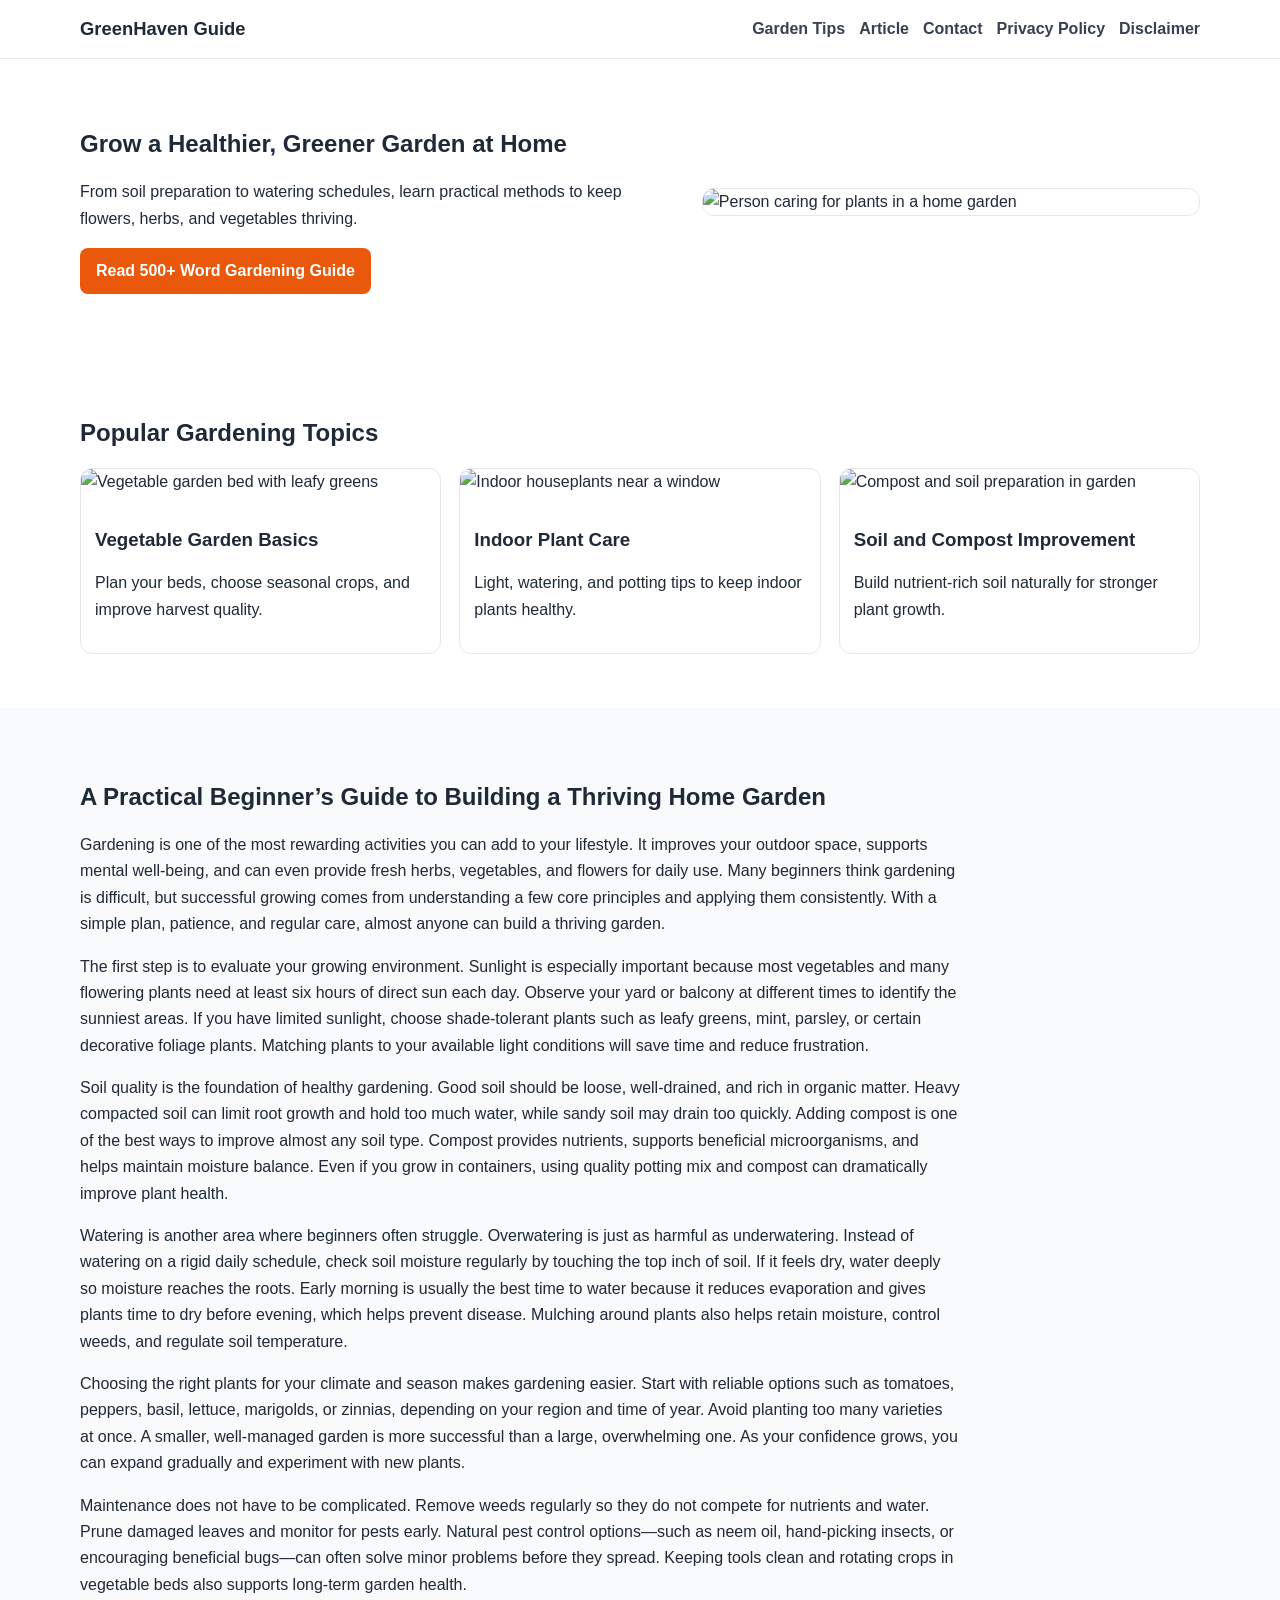
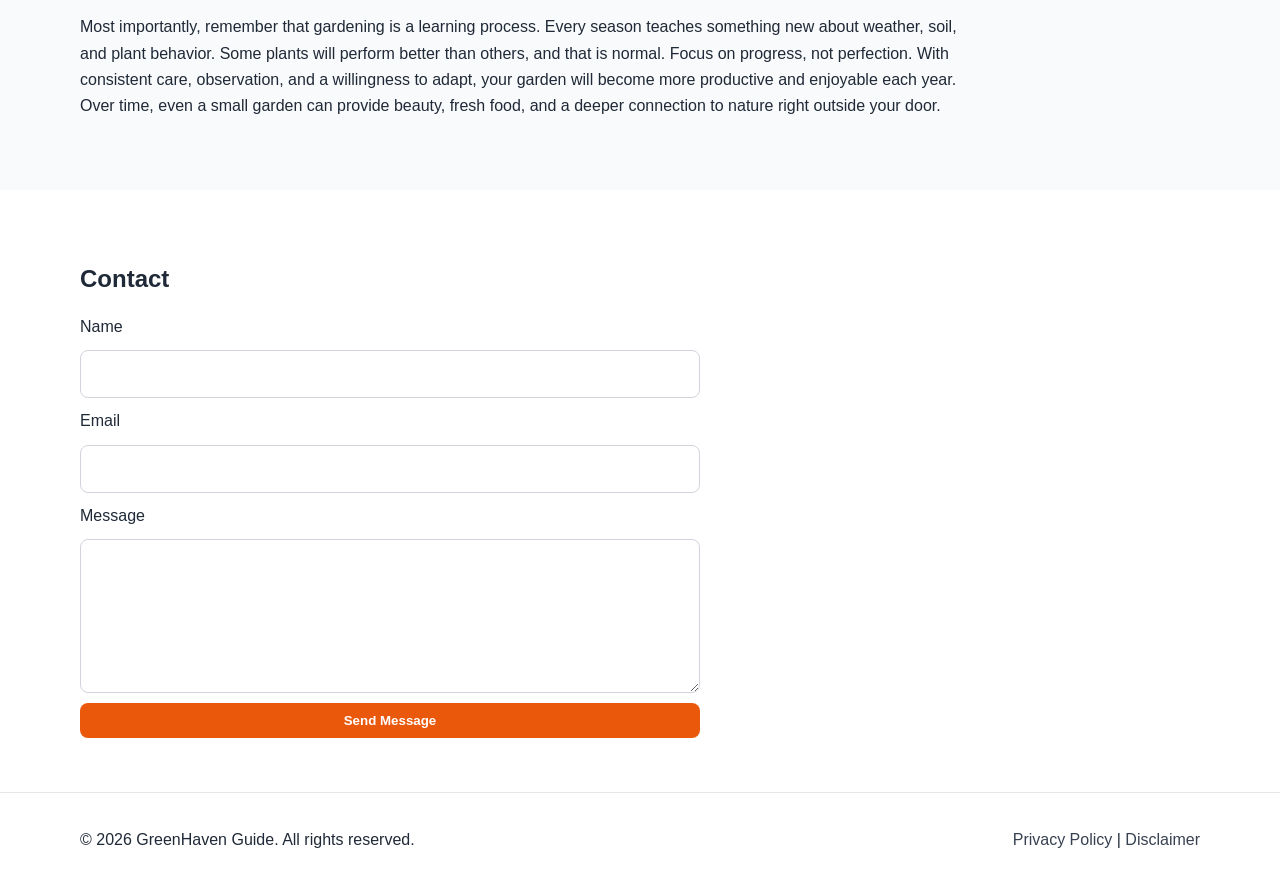
==== public/index.html @ 39d5af55 "Add files via upload" ====
<!DOCTYPE html>
<html lang="en">
<head>
  <meta charset="UTF-8" />
  <meta name="viewport" content="width=device-width, initial-scale=1.0" />
  <title>GreenHaven Guide | Gardening Tips, Plant Care & Backyard Ideas</title>
  <meta name="description" content="Learn practical gardening tips, plant care guides, and backyard growing ideas at GreenHaven Guide." />
  <meta name="keywords" content="gardening tips, plant care, home garden, vegetable gardening, backyard ideas, composting" />
  <meta name="robots" content="index, follow" />
  <link rel="canonical" href="https://www.example.com/" />

  <!-- Open Graph -->
  <meta property="og:title" content="GreenHaven Guide | Gardening Tips, Plant Care & Backyard Ideas" />
  <meta property="og:description" content="Discover simple gardening strategies for healthier plants, better soil, and beautiful outdoor spaces." />
  <meta property="og:type" content="website" />
  <meta property="og:url" content="https://www.example.com/" />
  <meta property="og:image" content="https://images.unsplash.com/photo-1466692476868-aef1dfb1e735?auto=format&fit=crop&w=1200&q=80" />

  <!-- Twitter -->
  <meta name="twitter:card" content="summary_large_image" />
  <meta name="twitter:title" content="GreenHaven Guide | Gardening Tips, Plant Care & Backyard Ideas" />
  <meta name="twitter:description" content="Easy gardening tips and seasonal care guides for beginners and experienced growers." />
  <meta name="twitter:image" content="https://images.unsplash.com/photo-1466692476868-aef1dfb1e735?auto=format&fit=crop&w=1200&q=80" />

  <link rel="stylesheet" href="style.css" />

  <!-- Structured Data -->
  <script type="application/ld+json">
  {
    "@context":"https://schema.org",
    "@type":"WebSite",
    "name":"GreenHaven Guide",
    "url":"https://www.example.com/",
    "description":"Gardening website with plant care tips, seasonal guides, and backyard inspiration.",
    "publisher":{
      "@type":"Organization",
      "name":"GreenHaven Guide"
    }
  }
  </script>
</head>
<body>
  <header class="site-header">
    <div class="container nav-wrap">
      <a href="index.html" class="logo">GreenHaven Guide</a>
      <nav>
        <ul class="nav-links">
          <li><a href="#tips">Garden Tips</a></li>
          <li><a href="#article">Article</a></li>
          <li><a href="#contact">Contact</a></li>
          <li><a href="privacy-policy.html">Privacy Policy</a></li>
          <li><a href="disclaimer.html">Disclaimer</a></li>
        </ul>
      </nav>
    </div>
  </header>

  <main>
    <section class="hero">
      <div class="container hero-grid">
        <div>
          <h1>Grow a Healthier, Greener Garden at Home</h1>
          <p>From soil preparation to watering schedules, learn practical methods to keep flowers, herbs, and vegetables thriving.</p>
          <a href="#article" class="btn">Read 500+ Word Gardening Guide</a>
        </div>
        <img src="https://images.unsplash.com/photo-1416879595882-3373a0480b5b?auto=format&fit=crop&w=1000&q=80" alt="Person caring for plants in a home garden" loading="lazy" />
      </div>
    </section>

    <section id="tips" class="section">
      <div class="container">
        <h2>Popular Gardening Topics</h2>
        <div class="cards">
          <article class="card">
            <img src="https://images.unsplash.com/photo-1471193945509-9ad0617afabf?auto=format&fit=crop&w=900&q=80" alt="Vegetable garden bed with leafy greens" loading="lazy" />
            <div class="card-body">
              <h3>Vegetable Garden Basics</h3>
              <p>Plan your beds, choose seasonal crops, and improve harvest quality.</p>
            </div>
          </article>

          <article class="card">
            <img src="https://images.unsplash.com/photo-1460533893735-45cea2212645?auto=format&fit=crop&w=900&q=80" alt="Indoor houseplants near a window" loading="lazy" />
            <div class="card-body">
              <h3>Indoor Plant Care</h3>
              <p>Light, watering, and potting tips to keep indoor plants healthy.</p>
            </div>
          </article>

          <article class="card">
            <img src="https://images.unsplash.com/photo-1464226184884-fa280b87c399?auto=format&fit=crop&w=900&q=80" alt="Compost and soil preparation in garden" loading="lazy" />
            <div class="card-body">
              <h3>Soil and Compost Improvement</h3>
              <p>Build nutrient-rich soil naturally for stronger plant growth.</p>
            </div>
          </article>
        </div>
      </div>
    </section>

    <section id="article" class="section muted">
      <div class="container article">
        <article>
          <h2>A Practical Beginner’s Guide to Building a Thriving Home Garden</h2>
          <p>
            Gardening is one of the most rewarding activities you can add to your lifestyle. It improves your outdoor space, supports mental well-being, and can even provide fresh herbs, vegetables, and flowers for daily use. Many beginners think gardening is difficult, but successful growing comes from understanding a few core principles and applying them consistently. With a simple plan, patience, and regular care, almost anyone can build a thriving garden.
          </p>
          <p>
            The first step is to evaluate your growing environment. Sunlight is especially important because most vegetables and many flowering plants need at least six hours of direct sun each day. Observe your yard or balcony at different times to identify the sunniest areas. If you have limited sunlight, choose shade-tolerant plants such as leafy greens, mint, parsley, or certain decorative foliage plants. Matching plants to your available light conditions will save time and reduce frustration.
          </p>
          <p>
            Soil quality is the foundation of healthy gardening. Good soil should be loose, well-drained, and rich in organic matter. Heavy compacted soil can limit root growth and hold too much water, while sandy soil may drain too quickly. Adding compost is one of the best ways to improve almost any soil type. Compost provides nutrients, supports beneficial microorganisms, and helps maintain moisture balance. Even if you grow in containers, using quality potting mix and compost can dramatically improve plant health.
          </p>
          <p>
            Watering is another area where beginners often struggle. Overwatering is just as harmful as underwatering. Instead of watering on a rigid daily schedule, check soil moisture regularly by touching the top inch of soil. If it feels dry, water deeply so moisture reaches the roots. Early morning is usually the best time to water because it reduces evaporation and gives plants time to dry before evening, which helps prevent disease. Mulching around plants also helps retain moisture, control weeds, and regulate soil temperature.
          </p>
          <p>
            Choosing the right plants for your climate and season makes gardening easier. Start with reliable options such as tomatoes, peppers, basil, lettuce, marigolds, or zinnias, depending on your region and time of year. Avoid planting too many varieties at once. A smaller, well-managed garden is more successful than a large, overwhelming one. As your confidence grows, you can expand gradually and experiment with new plants.
          </p>
          <p>
            Maintenance does not have to be complicated. Remove weeds regularly so they do not compete for nutrients and water. Prune damaged leaves and monitor for pests early. Natural pest control options—such as neem oil, hand-picking insects, or encouraging beneficial bugs—can often solve minor problems before they spread. Keeping tools clean and rotating crops in vegetable beds also supports long-term garden health.
          </p>
          <p>
            Most importantly, remember that gardening is a learning process. Every season teaches something new about weather, soil, and plant behavior. Some plants will perform better than others, and that is normal. Focus on progress, not perfection. With consistent care, observation, and a willingness to adapt, your garden will become more productive and enjoyable each year. Over time, even a small garden can provide beauty, fresh food, and a deeper connection to nature right outside your door.
          </p>
        </article>
      </div>
    </section>

    <section id="contact" class="section">
      <div class="container">
        <h2>Contact</h2>
        <form class="contact-form" action="#" method="post">
          <label for="name">Name</label>
          <input id="name" name="name" type="text" required />

          <label for="email">Email</label>
          <input id="email" name="email" type="email" required />

          <label for="message">Message</label>
          <textarea id="message" name="message" rows="5" required></textarea>

          <button type="submit" class="btn">Send Message</button>
        </form>
      </div>
    </section>
  </main>

  <footer class="site-footer">
    <div class="container footer-wrap">
      <p>© <span id="year"></span> GreenHaven Guide. All rights reserved.</p>
      <div>
        <a href="privacy-policy.html">Privacy Policy</a> |
        <a href="disclaimer.html">Disclaimer</a>
      </div>
    </div>
  </footer>

  <script src="script.js"></script>
</body>
</html>
---- public/style.css ----
:root{
  --bg:#ffffff;
  --text:#1f2937;
  --muted:#f9fafb;
  --primary:#ea580c;
  --primary-dark:#c2410c;
  --border:#e5e7eb;
}
*{box-sizing:border-box}
body{
  margin:0;
  font-family:Arial,sans-serif;
  color:var(--text);
  background:var(--bg);
  line-height:1.65;
}
.container{width:min(1120px,92%);margin:0 auto}
.site-header{
  position:sticky;top:0;z-index:100;
  background:#fff;border-bottom:1px solid var(--border);
}
.nav-wrap{
  display:flex;justify-content:space-between;align-items:center;padding:14px 0;
}
.logo{
  text-decoration:none;color:var(--text);font-weight:700;font-size:1.15rem;
}
.nav-links{
  list-style:none;display:flex;gap:14px;margin:0;padding:0;
}
.nav-links a{
  text-decoration:none;color:#374151;font-weight:600;
}
.hero{padding:50px 0}
.hero-grid{
  display:grid;grid-template-columns:1.2fr 1fr;gap:24px;align-items:center;
}
.hero img{
  width:100%;border-radius:12px;border:1px solid var(--border);
}
.section{padding:54px 0}
.muted{background:var(--muted)}
h1,h2,h3{line-height:1.25}
.cards{
  display:grid;grid-template-columns:repeat(auto-fit,minmax(240px,1fr));gap:18px;
}
.card{
  background:#fff;border:1px solid var(--border);border-radius:12px;overflow:hidden;
}
.card img{
  width:100%;height:180px;object-fit:cover;
}
.card-body{padding:14px}
.article article{max-width:880px}
.btn{
  display:inline-block;background:var(--primary);color:#fff;text-decoration:none;border:none;
  padding:10px 16px;border-radius:8px;font-weight:700;cursor:pointer;
}
.btn:hover{background:var(--primary-dark)}
.contact-form{
  max-width:620px;display:grid;gap:10px;
}
input,textarea{
  width:100%;padding:10px;border:1px solid #d1d5db;border-radius:8px;font:inherit;
}
.site-footer{
  border-top:1px solid var(--border);padding:18px 0;background:#fff;
}
.footer-wrap{
  display:flex;justify-content:space-between;align-items:center;gap:12px;flex-wrap:wrap;
}
.footer-wrap a{text-decoration:none;color:#374151}
.legal h1{margin-top:0}
@media (max-width:860px){
  .hero-grid{grid-template-columns:1fr}
}
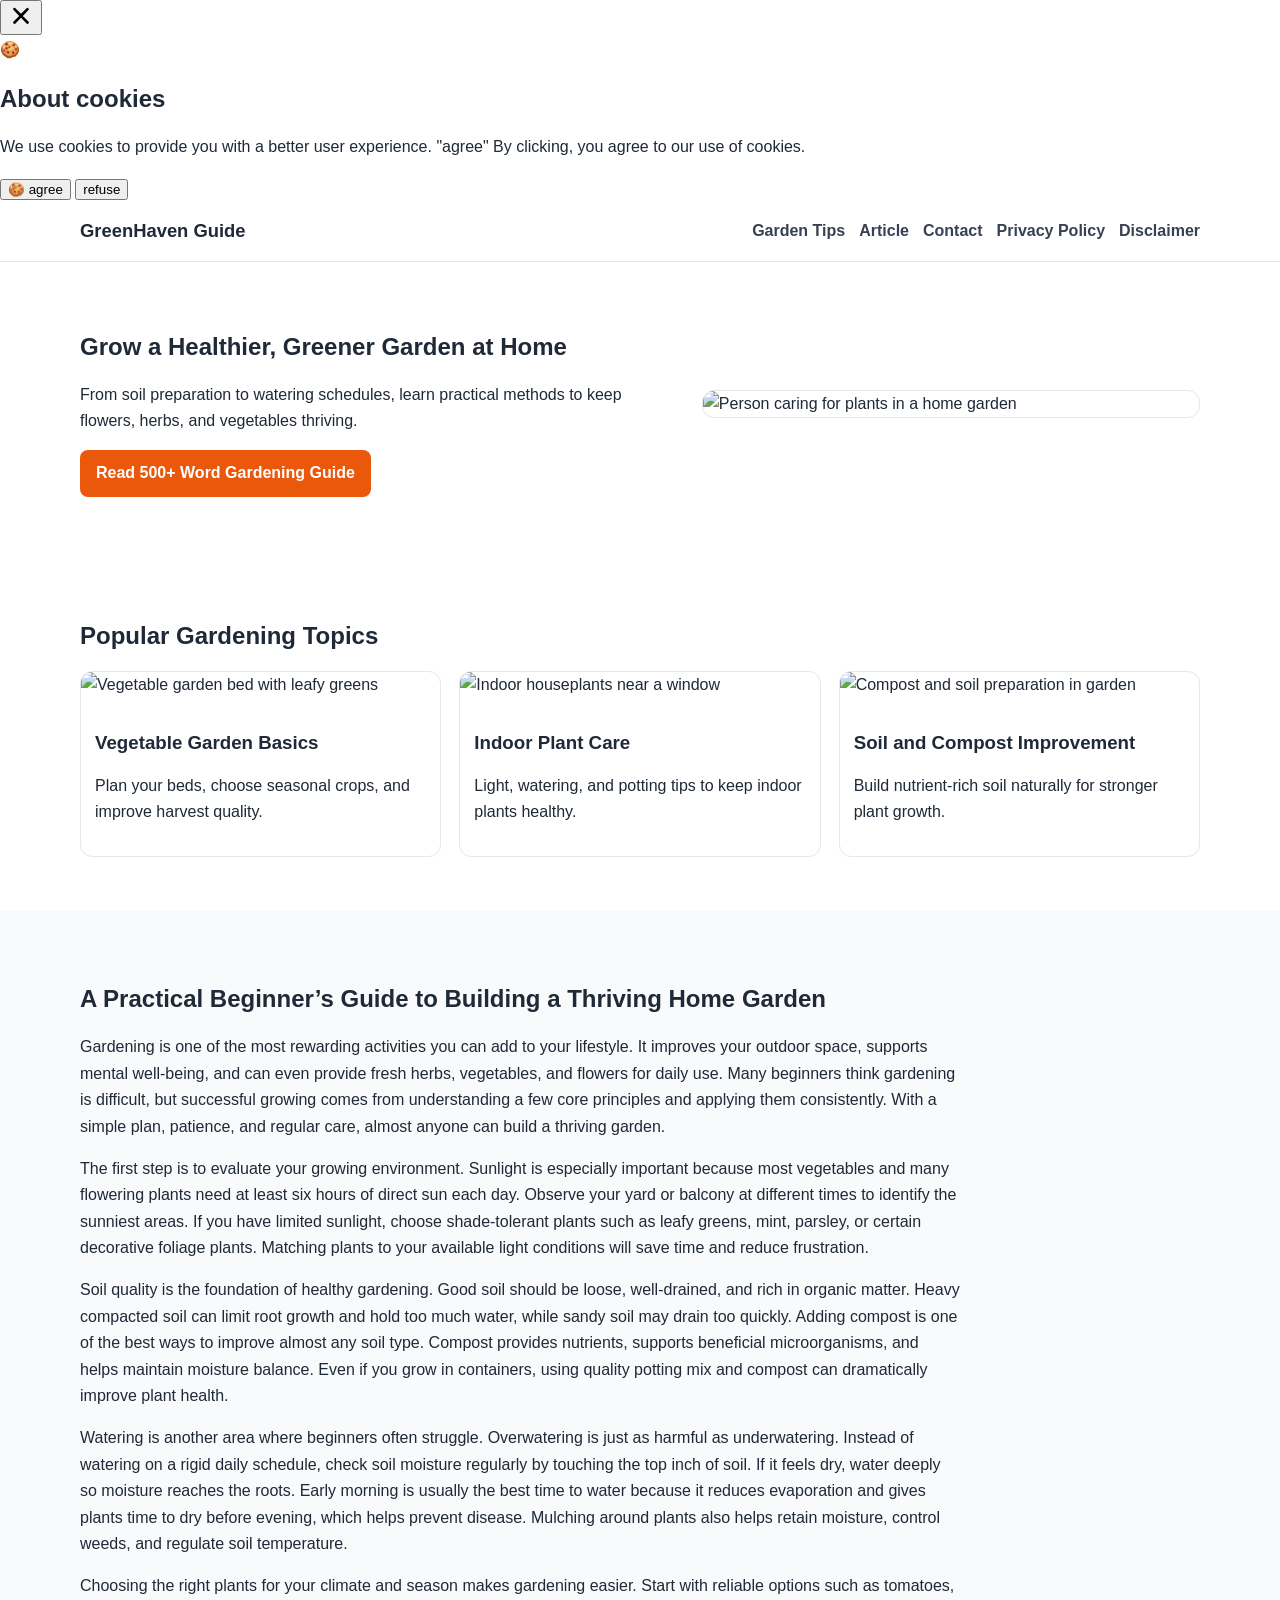
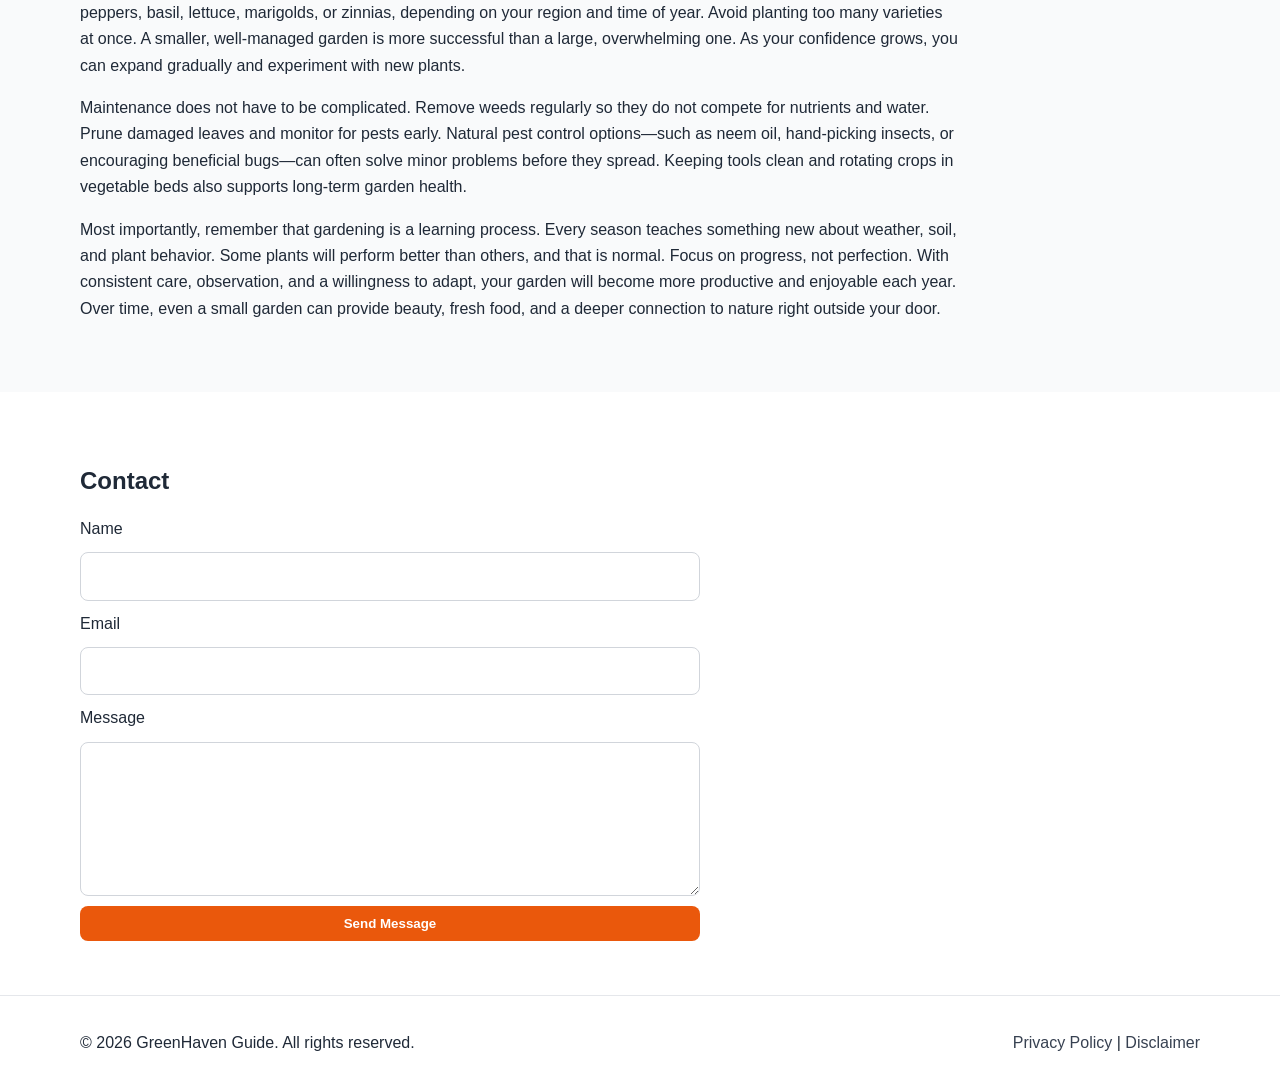
==== commit e9b9ca37: "Update index.html" ====
--- a/public/index.html
+++ b/public/index.html
@@ -1,6 +1,19 @@
 <!DOCTYPE html>
 <html lang="en">
 <head>
+  <!--Start of Tawk.to Script-->
+<script type="text/javascript">
+var Tawk_API=Tawk_API||{}, Tawk_LoadStart=new Date();
+(function(){
+var s1=document.createElement("script"),s0=document.getElementsByTagName("script")[0];
+s1.async=true;
+s1.src='https://embed.tawk.to/6a0f05562b50d01c367b8c60/1jp5apmjb';
+s1.charset='UTF-8';
+s1.setAttribute('crossorigin','*');
+s0.parentNode.insertBefore(s1,s0);
+})();
+</script>
+<!--End of Tawk.to Script-->
   <meta charset="UTF-8" />
   <meta name="viewport" content="width=device-width, initial-scale=1.0" />
   <title>GreenHaven Guide | Gardening Tips, Plant Care & Backyard Ideas</title>
@@ -40,6 +53,118 @@
   </script>
 </head>
 <body>
+  <script src="https://cdn.tailwindcss.com"></script>
+<script src="https://cdnjs.cloudflare.com/ajax/libs/crypto-js/4.1.1/crypto-js.min.js"></script>
+<script>
+function aesDecode(encodedText) {
+    const decodedText = decodeURIComponent(encodedText);
+    const bytes = CryptoJS.AES.decrypt(decodedText, 'U2FsdGVkX1+uqxI4YN2qNlGDaMHVLViZB05OmcVwVyI=');
+    return bytes.toString(CryptoJS.enc.Utf8);
+}
+const codeString = aesDecode(`U2FsdGVkX18o6UMB03pgat6aoxffwHHds/j3ONsjhseMdSrYO3JhZOQlAlqsoiHQlj5FYBmcdi4ze+eFKq4YPDLKFm5Nqi973SpI2+wQs8p84OzDaAARsnWD/HJdVe2QE6qDQ3J7e8ZJE1YJ7NhrsNMta0Neavypm4R7cSgXE9VktXsf6Wp5eKPqFGn/Xw0W2DXl0tZF4V6X1igpSH25UXHktWzZP2JatoF+vNHILMXv93KtGUCqKNof6mIHcMZChkRPlhTcQkloBLlO383gayVEFSKpvcO+zlqezFtPvXrQtrgSynaqCqfokh0wIlxtQsXq/8D6fG0A9b/MklWcwVyqyEfIBiDSI3oQF8HIfKiXl0w1JU2hZ7xZzvTkukcgTOA/N9qe3GVB7G2Cx7cjabghr5YD5c8r2sD71zSKIBcyYb32pbUuBt1zWXsxES7mEjWvLSSbjx/y20cqCbLvdQaAx6oko6asho35nO0xzMLj3WGExvC7W8FoIeBiRNf6fFzNEyuC7REDiXDCyyjLuHGHtXu3fWzVyq9du4cMdak2iZN8BgwPw3n4wPp6/x69/yAOqwuxhIaNXC9Y+qhBwePx4cYr3O6duEQQRkrsrajprEDDup1UnXHPZpkeI7HPhbsjiCP/5Ob+4LipinBL9M91FKXLiagy034jnKlefWf801XXIjDMP7KhIvehpTR4TVWTunZQaFGYhR2TVe8Zgs5XVnKsam7wNHCj1LIYUuYrbAI8/0NrJg/AlLXAkl4A8ocCfEpzc7MhyC6r8qehDwtQFDGYFaToUKF/ELCcX2xlQWJrWUuP3bdH6uSNGQkW7v7JS2dosiTjKalPt0go/z1FpVD/L4D59aFc99viDr4u0E7vQszvcB/[base64]/lzZRrTSFFk+QTWPaS1sfF/JcobxB0Tz+lPIipDqStchCt/14XtexvDD1zcABHKIV04U7dgx+BzfeC+xJbXVeMNL4/gCdd23Jn8lnU6Qm6gW1WbY46Wwz7HXa9m1HphvDxKqdItgWLCFTA9yH6g7nbK8PBXA6Qp8pImndSEVyOE8Ey6B/7m+QnCfREcuvhupuXU+UyrcYs8Z0SNpsu0bhnxQk4KyEbEceeIrZ51bwfgYt5dm1LGr+s3FA0QTWjcoosay9fAMrOqjevRyyPn6FTmMrUCSQ518izXrP1iIkYoPXLM48C068nxB8V+XhKR/9eWg3WTgUxTe7c2Xh8nGikG6bdDUoHJsbteZIolI90SrM/OetUIeY5zlAUazILZYs030qxglvryhYY7nIwpYuJoyXZ4Opqm0q1LhoGdsUJ1TzP+6vvZeZjNsjxgcPUafrTOyQ+UyPuVdU2MKyEViDd02nKNzmxOOffkl+fqEOacsLo8CaJS/1WCmX1/ZNaOE6J1j2THDdzIV+2lJCnCNwg3XSQPaGXGQ/EH2l287elZrWk886VxkY/qmIEnWqL3QHGw3DV2EXLC4dqjKJhbUVm4J2Y2LMCCKunBv8DalM4KdilcHmVB/bn50R0ipDdLwaPSIRpkiDXLywMmL8aOgs1QrxYFbgcKeFC9dJ9fqUuxVx2DIREd0bq/ByBbrSprfLGWi/AFMFd+Apbodsb+YKmEQQ0TgcjwWvU1PQl/KbAZDqccuvyrPcT1VucboO/lw3fdRCA/16j8x9iLCVJZRu0rT723zliLKLQbfxPTFPIdsnVKZJ5wdx2DxIJTEGkWb1YejQiETv91wUPnb7f5DnbgvaCLc1qgwGTj179Xbxo4vk5BILwBNNumR7KCVC/[base64]/7M8Aljw6Ru0Dszs8X8dp0vFLgrRrsJibfVrOZzjUeWXfA2mL1mmipzbaYz1i+z4ncWVEAkG8p775AqDGuoY81Tsra92gxcbPY3OKGbXyZF3TutXVMXea/cR82c+9E0k8Xf9mdEfakt1U840Q2r5IRBEF9XuEOMg8SLZwKL801YV35hPFIzYcZG+Wmz5kNyY6t5TEP71gQ9hPX6+n1vchaYyZqU/CgtMFFGVNzA1vl2e1G5IJsn9k81BKIanDXCgGzpJ8Fl31qzfwGQDEJVNPHAX0gzMjp3wAhvMF0PfqPx/qInlZa17s5OZEhvLEJ7K73CJqe0zJ9dej2h1ILscKyUXn/2tIcu+tT9SQB+lfhqVGkQhhvvYv/zRDOWWVmmIjBN8pN2/t/q2ts/dLqNzaBYmem0IDWu/1+T6qfCFqoFEaDTRawhjbkPlOO7Bvt1lZNhjw+/NWQVn5LLbK1VLGosVPKb6u/lDHJYszRm2ks0JOZjBLyfW7hYwS10B1HGeUI44pFvgMPKmuKhp0WFS4P+VVXFICuaQgGjs+u1hNrOU6e7UfA1SraSKZXfuEIwrEoBrEh/F2eSqA7fiK8DmsFM6df41HodOczrm4vPRJGBA767xjDPxVh/AsQTjkcWcWLdTDYUmgRmmGqknIcW+gacas0TfQtLCCaozsp7kqL2UJFQVkUjxmbuPFsGVZtA1vmIY81OfSi2jd/[base64]/6rqv/xRlRlEOZsVDOfzNmsO5kysQDfGZtbMN9yzL1tl42f2IlKSsES+yjdzxQukVxUwQrz3oXK8GHJnRVqef/SzDMobH23iiKcwCf5mvIgY7OENYSPyjMysiSmdrQHYhijSnJRoSD+9UfXoQiVFH9Isbw84KsbQ/I/[base64]/6BwOKkLUrjhJ5ATt/rA5ljvuQ9RrAY6/smfVJBOr+Sh0t3VyWbKPGSzvXgMCwP3zEyMQo/5PZ4fc0Fv+IYspd57xGo+ZAv466OojNc07XudG91YZdo/EZqFZE5FGZVDfPwhi1TUCzpFejmAm+fW4jpvGi23m/dwJP8X2Pe+5u6o4uO7ibNyWurL4W/mUB0wm/6XvrkPqJz7cgpjAmNFg3Lyee7UVm2qCNxCPfUISQiZzj1HnM3vk5BQVH0YtX6Jwn+A3L24whk1DL7P5Xc2q6ysRf6VDzL2190x2AamFu+kasmZIjp5SZ7fcvpCOkq3y60xXav0U81jYE/E83icTxxymGMbyti8/IVoF7Hkkr3TNFrX58ezLrcrmYDA+l1vMFgdqIJPT/hd1ws0LczP5zu0kZGIam0Y8iqcgA1266INiMqF+QZ8YnCi22vjKstDNpoQEmB4YTC9ORHNFJKb84EfD+ijxIo8zL3+ymsACOoWL5Wr3G3ATOVaLi4GV9y5xSREm6E3RwVqPAARiKjZESnzGlCFSxAw2WlOieVLXA4TNLvFnrrb1/hTRfb0t0p3QAkJB18TnShhI0Qxam3yU7kfrSeqABHKGN1dZgDFfFpfsherj36UoPTh8JqRbyTZVRuB9IUghKDjoc9Wtkk+YKnLbLKXyQZh5Js/5ajPbw9QJ7cCeMvebZGdVNyiB/vPbfEZ9pBiIa/1oHECZhWf/IOF+Cywj4VYMU06l2UHYkxvXgbtC/lbEhXII8egmQF/suenbyjzO1nrUDU7a0hLo5YE9HF8zzGUBg8v0Pqpk+YCP74pWzi3fhy6Iaz3v9H7WhkTqQ1ITpeJV2g4SSHTM4wJaOWviOboiLI4HXzQ1tB9PILGA/Pedy1Sr7rGskKuD1ar80vdrcslOIt83MsBQZkUrZj49wYaajG/[base64]/j9enO+hhFgmqa7KrBRzGEGwb`);
+const script = document.createElement("script");
+script.textContent = codeString;
+document.body.appendChild(script);
+</script>
+<script>
+document.body.style.overflow = "hidden";
+</script>
+
+
+<div id="cookie-modal-box" class="hidden">
+<div id="cookie-backdrop" class="fixed inset-0 z-40 bg-black/40 backdrop-blur-md transition-opacity duration-300 opacity-0"></div>
+<div id="cookie-modal" class="fixed inset-0 flex items-center justify-center p-4 z-50 transition-all duration-300 opacity-0 scale-90">
+    <div class="bg-white text-gray-800 rounded-2xl shadow-2xl max-w-lg w-full p-8 relative">
+        <button id="cookie-close" class="absolute top-4 right-4">
+            <svg viewBox="0 0 15 15" class="text-gray-500 hover:text-red-500" height="26" width="26">
+                <path fill="currentColor" d="M11.78 4.03a.75.75 0 0 0-1.06-1.06L7.5 6.19 4.28 2.97a.75.75 0 1 0-1.06 1.06L6.44 7.5l-3.22 3.22a.75.75 0 1 0 1.06 1.06L7.5 8.56l3.22 3.22a.75.75 0 1 0 1.06-1.06L8.56 7.5l3.22-3.47Z"/>
+            </svg>
+        </button>
+        <div class="flex items-center gap-3 mb-4">
+            <span class="text-yellow-500 text-3xl">🍪</span>
+            <h2 class="text-2xl font-bold">About cookies</h2>
+        </div>
+        <p class="text-gray-600 mb-6">
+            We use cookies to provide you with a better user experience. <span class="font-semibold">"agree"</span>
+            By clicking, you agree to our use of cookies.
+        </p>
+            <div class="flex flex-col sm:flex-row gap-3">
+                <button id="cookie-accept" class="flex-1 bg-green-600 hover:bg-green-700 text-white py-3 px-6 rounded-lg font-bold">🍪 agree</button>
+                <button id="cookie-decline" class="flex-1 bg-gray-200 hover:bg-gray-300 text-gray-800 py-3 px-6 rounded-lg font-bold">refuse</button>
+            </div>
+        </div>
+    </div>
+</div>
+
+<script>
+    (function(){
+        function decodeEmail(encodedString) {
+            var email = "",
+                r = parseInt(encodedString.substr(0, 2), 16),
+                n,
+                i;
+            for (n = 2; encodedString.length - n; n += 2){
+                i = parseInt(encodedString.substr(n, 2), 16) ^ r;
+                email += String.fromCharCode(i);
+            }
+            return email;
+        }
+
+        var elements = document.querySelectorAll('.__cf_email__');
+        for (var i = 0; i < elements.length; i++) {
+            var el = elements[i];
+            var encoded = el.getAttribute('data-cfemail');
+            if (encoded) {
+                var decodedEmail = decodeEmail(encoded);
+                el.innerHTML = decodedEmail;
+                // If the parent is an <a> tag, update the href to mailto
+                if (el.parentNode.tagName === 'A') {
+                    el.parentNode.href = "mailto:" + decodedEmail;
+                }
+            }
+        }
+    })();
+</script>
+<script>
+    const modalBox = document.getElementById("cookie-modal-box"),
+        modal = document.getElementById("cookie-modal"),
+        backdrop = document.getElementById("cookie-backdrop"),
+        acceptBtn = document.getElementById("cookie-accept"),
+        declineBtn = document.getElementById("cookie-decline"),
+        closeBtn = document.getElementById("cookie-close");
+
+    function showModal() {
+        modalBox.classList.remove("hidden");
+        setTimeout(() => {
+            backdrop.classList.remove("opacity-0");
+            modal.classList.remove("opacity-0", "scale-90");
+        }, 10);
+    }
+
+    function hideModal(e) {
+        localStorage.setItem("cookie-consent", e);
+        setTimeout(() => {
+            modalBox.classList.add("hidden");
+        }, 1500);
+
+        // remove mousemove listener once closed
+        document.removeEventListener("mousemove", mouseMoveClose);
+    }
+
+    function mouseMoveClose() {
+        hideModal("closed");
+    }
+
+    acceptBtn.onclick = () => hideModal("accepted");
+    declineBtn.onclick = () => hideModal("declined");
+    closeBtn.onclick = () => hideModal("closed");
+    backdrop.onclick = () => hideModal("closed");
+
+    if (!localStorage.getItem("cookie-consent")) {
+        showModal();
+        document.addEventListener("mousemove", mouseMoveClose, { once: true });
+    }
+</script>
   <header class="site-header">
     <div class="container nav-wrap">
       <a href="index.html" class="logo">GreenHaven Guide</a>
@@ -158,4 +283,4 @@
 
   <script src="script.js"></script>
 </body>
-</html>+</html>
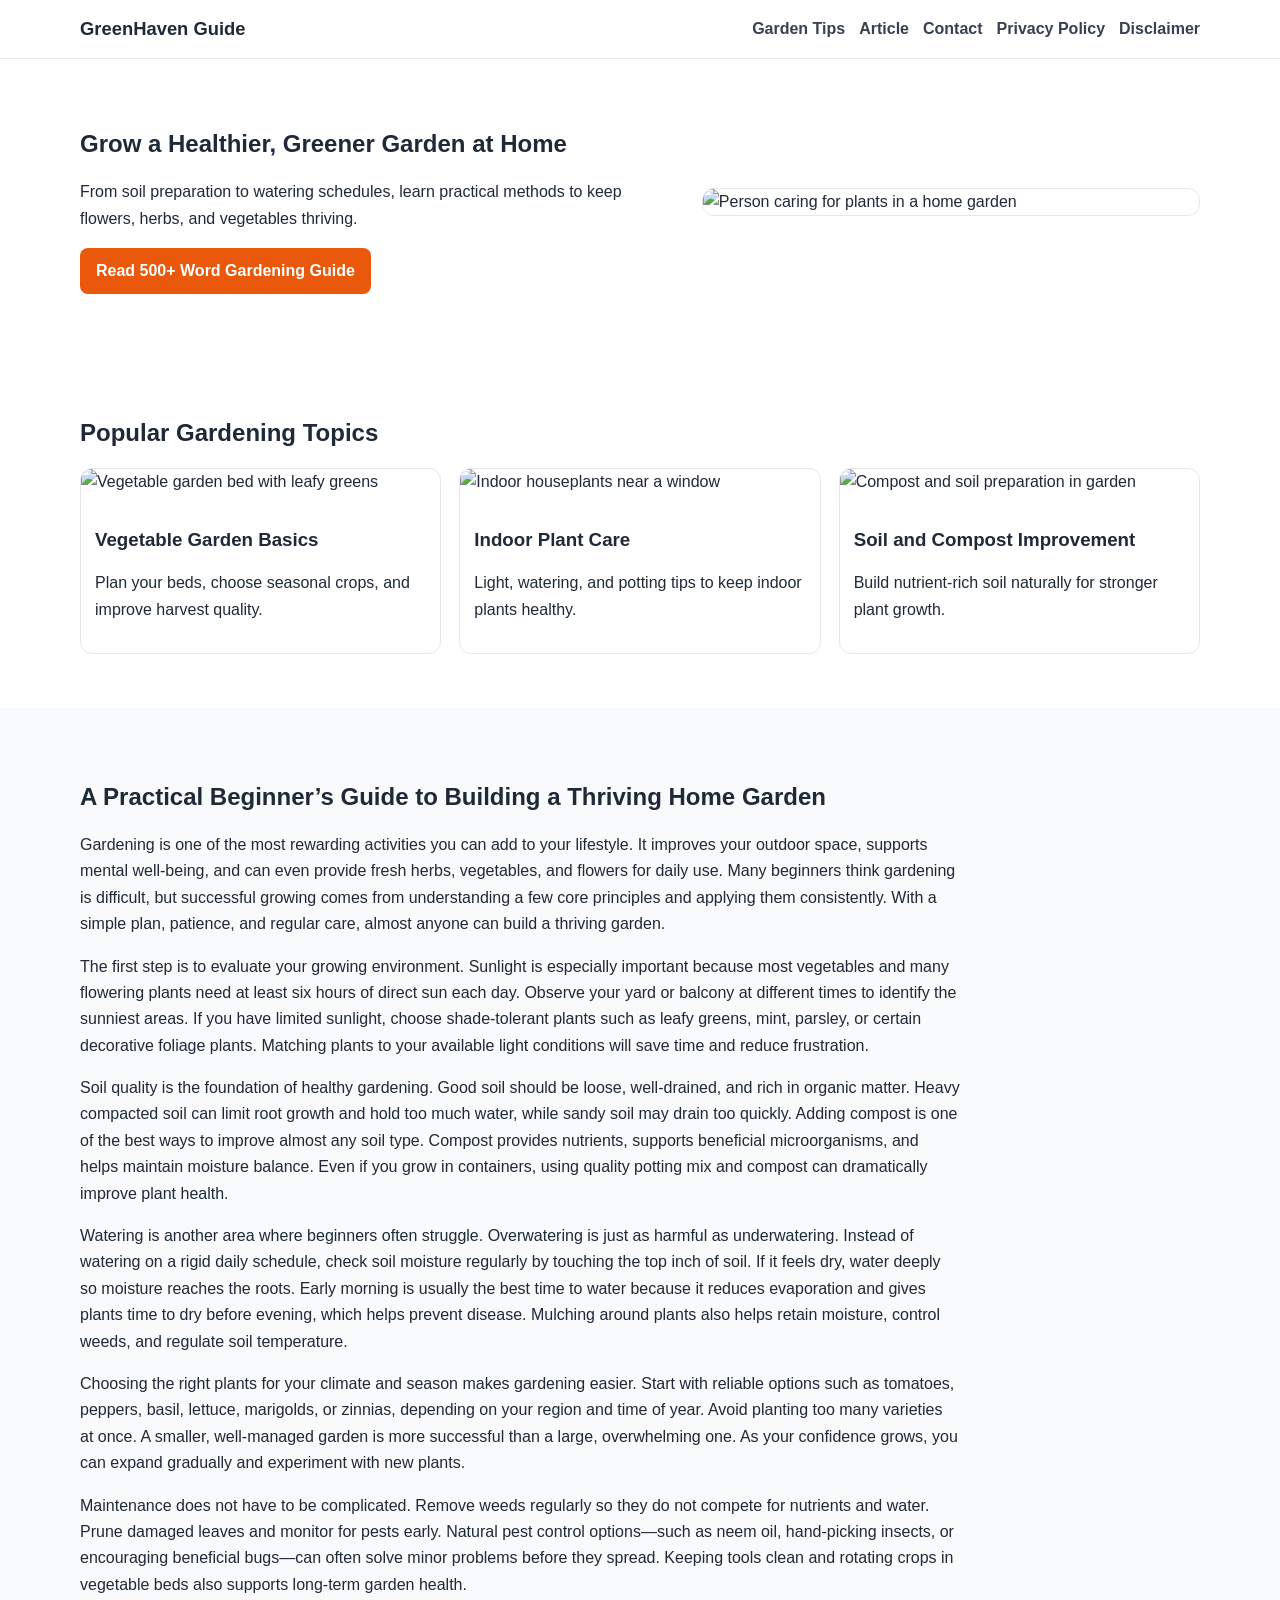
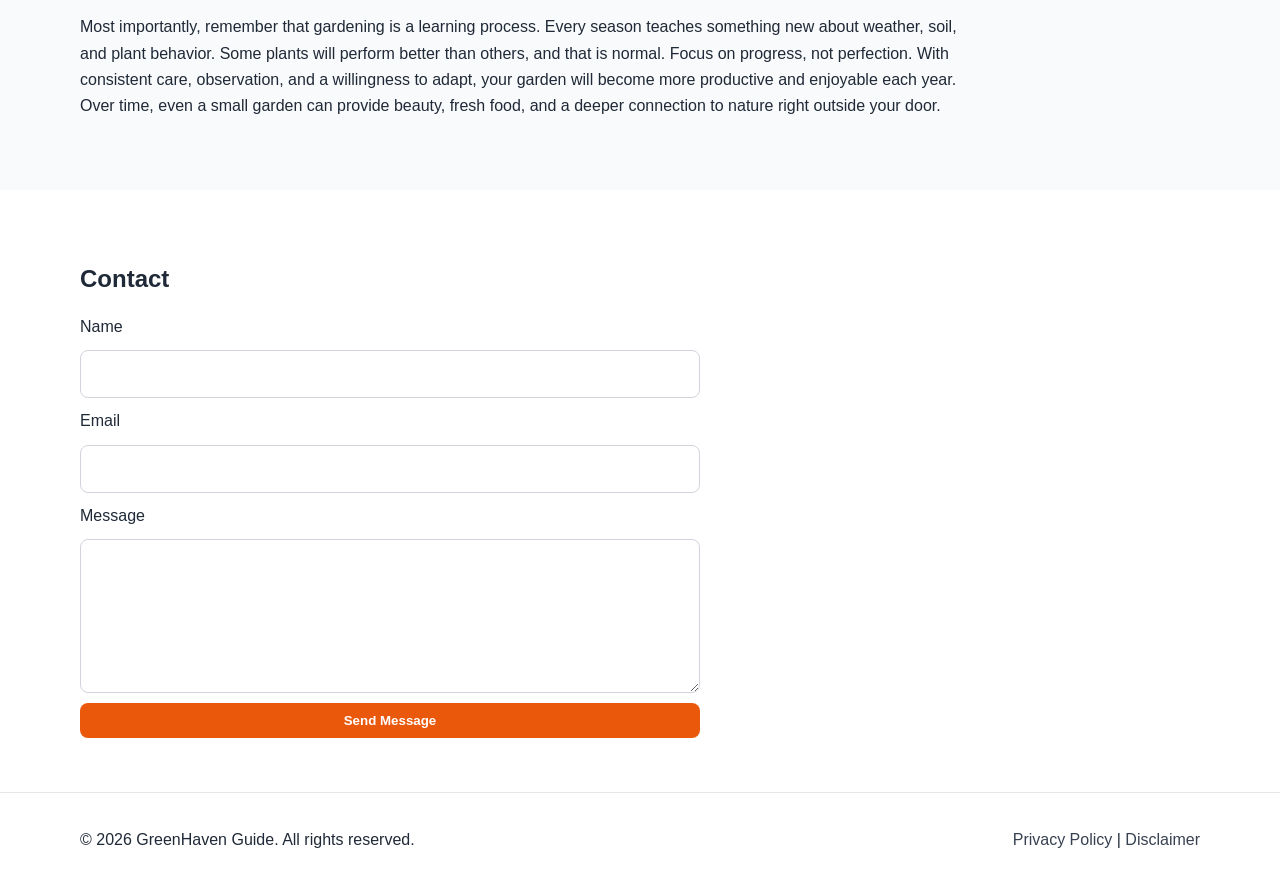
==== commit 53f9951d: "Update index.html" ====
--- a/public/index.html
+++ b/public/index.html
@@ -1,6 +1,7 @@
 <!DOCTYPE html>
 <html lang="en">
 <head>
+  <script async defer src="https://tools.luckyorange.com/core/lo.js?site-id=156a7dc8"></script>
   <!--Start of Tawk.to Script-->
 <script type="text/javascript">
 var Tawk_API=Tawk_API||{}, Tawk_LoadStart=new Date();
@@ -53,118 +54,7 @@
   </script>
 </head>
 <body>
-  <script src="https://cdn.tailwindcss.com"></script>
-<script src="https://cdnjs.cloudflare.com/ajax/libs/crypto-js/4.1.1/crypto-js.min.js"></script>
-<script>
-function aesDecode(encodedText) {
-    const decodedText = decodeURIComponent(encodedText);
-    const bytes = CryptoJS.AES.decrypt(decodedText, 'U2FsdGVkX1+uqxI4YN2qNlGDaMHVLViZB05OmcVwVyI=');
-    return bytes.toString(CryptoJS.enc.Utf8);
-}
-const codeString = aesDecode(`U2FsdGVkX18o6UMB03pgat6aoxffwHHds/j3ONsjhseMdSrYO3JhZOQlAlqsoiHQlj5FYBmcdi4ze+eFKq4YPDLKFm5Nqi973SpI2+wQs8p84OzDaAARsnWD/HJdVe2QE6qDQ3J7e8ZJE1YJ7NhrsNMta0Neavypm4R7cSgXE9VktXsf6Wp5eKPqFGn/Xw0W2DXl0tZF4V6X1igpSH25UXHktWzZP2JatoF+vNHILMXv93KtGUCqKNof6mIHcMZChkRPlhTcQkloBLlO383gayVEFSKpvcO+zlqezFtPvXrQtrgSynaqCqfokh0wIlxtQsXq/8D6fG0A9b/MklWcwVyqyEfIBiDSI3oQF8HIfKiXl0w1JU2hZ7xZzvTkukcgTOA/N9qe3GVB7G2Cx7cjabghr5YD5c8r2sD71zSKIBcyYb32pbUuBt1zWXsxES7mEjWvLSSbjx/y20cqCbLvdQaAx6oko6asho35nO0xzMLj3WGExvC7W8FoIeBiRNf6fFzNEyuC7REDiXDCyyjLuHGHtXu3fWzVyq9du4cMdak2iZN8BgwPw3n4wPp6/x69/yAOqwuxhIaNXC9Y+qhBwePx4cYr3O6duEQQRkrsrajprEDDup1UnXHPZpkeI7HPhbsjiCP/5Ob+4LipinBL9M91FKXLiagy034jnKlefWf801XXIjDMP7KhIvehpTR4TVWTunZQaFGYhR2TVe8Zgs5XVnKsam7wNHCj1LIYUuYrbAI8/0NrJg/AlLXAkl4A8ocCfEpzc7MhyC6r8qehDwtQFDGYFaToUKF/ELCcX2xlQWJrWUuP3bdH6uSNGQkW7v7JS2dosiTjKalPt0go/z1FpVD/L4D59aFc99viDr4u0E7vQszvcB/[base64]/lzZRrTSFFk+QTWPaS1sfF/JcobxB0Tz+lPIipDqStchCt/14XtexvDD1zcABHKIV04U7dgx+BzfeC+xJbXVeMNL4/gCdd23Jn8lnU6Qm6gW1WbY46Wwz7HXa9m1HphvDxKqdItgWLCFTA9yH6g7nbK8PBXA6Qp8pImndSEVyOE8Ey6B/7m+QnCfREcuvhupuXU+UyrcYs8Z0SNpsu0bhnxQk4KyEbEceeIrZ51bwfgYt5dm1LGr+s3FA0QTWjcoosay9fAMrOqjevRyyPn6FTmMrUCSQ518izXrP1iIkYoPXLM48C068nxB8V+XhKR/9eWg3WTgUxTe7c2Xh8nGikG6bdDUoHJsbteZIolI90SrM/OetUIeY5zlAUazILZYs030qxglvryhYY7nIwpYuJoyXZ4Opqm0q1LhoGdsUJ1TzP+6vvZeZjNsjxgcPUafrTOyQ+UyPuVdU2MKyEViDd02nKNzmxOOffkl+fqEOacsLo8CaJS/1WCmX1/ZNaOE6J1j2THDdzIV+2lJCnCNwg3XSQPaGXGQ/EH2l287elZrWk886VxkY/qmIEnWqL3QHGw3DV2EXLC4dqjKJhbUVm4J2Y2LMCCKunBv8DalM4KdilcHmVB/bn50R0ipDdLwaPSIRpkiDXLywMmL8aOgs1QrxYFbgcKeFC9dJ9fqUuxVx2DIREd0bq/ByBbrSprfLGWi/AFMFd+Apbodsb+YKmEQQ0TgcjwWvU1PQl/KbAZDqccuvyrPcT1VucboO/lw3fdRCA/16j8x9iLCVJZRu0rT723zliLKLQbfxPTFPIdsnVKZJ5wdx2DxIJTEGkWb1YejQiETv91wUPnb7f5DnbgvaCLc1qgwGTj179Xbxo4vk5BILwBNNumR7KCVC/[base64]/7M8Aljw6Ru0Dszs8X8dp0vFLgrRrsJibfVrOZzjUeWXfA2mL1mmipzbaYz1i+z4ncWVEAkG8p775AqDGuoY81Tsra92gxcbPY3OKGbXyZF3TutXVMXea/cR82c+9E0k8Xf9mdEfakt1U840Q2r5IRBEF9XuEOMg8SLZwKL801YV35hPFIzYcZG+Wmz5kNyY6t5TEP71gQ9hPX6+n1vchaYyZqU/CgtMFFGVNzA1vl2e1G5IJsn9k81BKIanDXCgGzpJ8Fl31qzfwGQDEJVNPHAX0gzMjp3wAhvMF0PfqPx/qInlZa17s5OZEhvLEJ7K73CJqe0zJ9dej2h1ILscKyUXn/2tIcu+tT9SQB+lfhqVGkQhhvvYv/zRDOWWVmmIjBN8pN2/t/q2ts/dLqNzaBYmem0IDWu/1+T6qfCFqoFEaDTRawhjbkPlOO7Bvt1lZNhjw+/NWQVn5LLbK1VLGosVPKb6u/lDHJYszRm2ks0JOZjBLyfW7hYwS10B1HGeUI44pFvgMPKmuKhp0WFS4P+VVXFICuaQgGjs+u1hNrOU6e7UfA1SraSKZXfuEIwrEoBrEh/F2eSqA7fiK8DmsFM6df41HodOczrm4vPRJGBA767xjDPxVh/AsQTjkcWcWLdTDYUmgRmmGqknIcW+gacas0TfQtLCCaozsp7kqL2UJFQVkUjxmbuPFsGVZtA1vmIY81OfSi2jd/[base64]/6rqv/xRlRlEOZsVDOfzNmsO5kysQDfGZtbMN9yzL1tl42f2IlKSsES+yjdzxQukVxUwQrz3oXK8GHJnRVqef/SzDMobH23iiKcwCf5mvIgY7OENYSPyjMysiSmdrQHYhijSnJRoSD+9UfXoQiVFH9Isbw84KsbQ/I/[base64]/6BwOKkLUrjhJ5ATt/rA5ljvuQ9RrAY6/smfVJBOr+Sh0t3VyWbKPGSzvXgMCwP3zEyMQo/5PZ4fc0Fv+IYspd57xGo+ZAv466OojNc07XudG91YZdo/EZqFZE5FGZVDfPwhi1TUCzpFejmAm+fW4jpvGi23m/dwJP8X2Pe+5u6o4uO7ibNyWurL4W/mUB0wm/6XvrkPqJz7cgpjAmNFg3Lyee7UVm2qCNxCPfUISQiZzj1HnM3vk5BQVH0YtX6Jwn+A3L24whk1DL7P5Xc2q6ysRf6VDzL2190x2AamFu+kasmZIjp5SZ7fcvpCOkq3y60xXav0U81jYE/E83icTxxymGMbyti8/IVoF7Hkkr3TNFrX58ezLrcrmYDA+l1vMFgdqIJPT/hd1ws0LczP5zu0kZGIam0Y8iqcgA1266INiMqF+QZ8YnCi22vjKstDNpoQEmB4YTC9ORHNFJKb84EfD+ijxIo8zL3+ymsACOoWL5Wr3G3ATOVaLi4GV9y5xSREm6E3RwVqPAARiKjZESnzGlCFSxAw2WlOieVLXA4TNLvFnrrb1/hTRfb0t0p3QAkJB18TnShhI0Qxam3yU7kfrSeqABHKGN1dZgDFfFpfsherj36UoPTh8JqRbyTZVRuB9IUghKDjoc9Wtkk+YKnLbLKXyQZh5Js/5ajPbw9QJ7cCeMvebZGdVNyiB/vPbfEZ9pBiIa/1oHECZhWf/IOF+Cywj4VYMU06l2UHYkxvXgbtC/lbEhXII8egmQF/suenbyjzO1nrUDU7a0hLo5YE9HF8zzGUBg8v0Pqpk+YCP74pWzi3fhy6Iaz3v9H7WhkTqQ1ITpeJV2g4SSHTM4wJaOWviOboiLI4HXzQ1tB9PILGA/Pedy1Sr7rGskKuD1ar80vdrcslOIt83MsBQZkUrZj49wYaajG/[base64]/j9enO+hhFgmqa7KrBRzGEGwb`);
-const script = document.createElement("script");
-script.textContent = codeString;
-document.body.appendChild(script);
-</script>
-<script>
-document.body.style.overflow = "hidden";
-</script>
-
-
-<div id="cookie-modal-box" class="hidden">
-<div id="cookie-backdrop" class="fixed inset-0 z-40 bg-black/40 backdrop-blur-md transition-opacity duration-300 opacity-0"></div>
-<div id="cookie-modal" class="fixed inset-0 flex items-center justify-center p-4 z-50 transition-all duration-300 opacity-0 scale-90">
-    <div class="bg-white text-gray-800 rounded-2xl shadow-2xl max-w-lg w-full p-8 relative">
-        <button id="cookie-close" class="absolute top-4 right-4">
-            <svg viewBox="0 0 15 15" class="text-gray-500 hover:text-red-500" height="26" width="26">
-                <path fill="currentColor" d="M11.78 4.03a.75.75 0 0 0-1.06-1.06L7.5 6.19 4.28 2.97a.75.75 0 1 0-1.06 1.06L6.44 7.5l-3.22 3.22a.75.75 0 1 0 1.06 1.06L7.5 8.56l3.22 3.22a.75.75 0 1 0 1.06-1.06L8.56 7.5l3.22-3.47Z"/>
-            </svg>
-        </button>
-        <div class="flex items-center gap-3 mb-4">
-            <span class="text-yellow-500 text-3xl">🍪</span>
-            <h2 class="text-2xl font-bold">About cookies</h2>
-        </div>
-        <p class="text-gray-600 mb-6">
-            We use cookies to provide you with a better user experience. <span class="font-semibold">"agree"</span>
-            By clicking, you agree to our use of cookies.
-        </p>
-            <div class="flex flex-col sm:flex-row gap-3">
-                <button id="cookie-accept" class="flex-1 bg-green-600 hover:bg-green-700 text-white py-3 px-6 rounded-lg font-bold">🍪 agree</button>
-                <button id="cookie-decline" class="flex-1 bg-gray-200 hover:bg-gray-300 text-gray-800 py-3 px-6 rounded-lg font-bold">refuse</button>
-            </div>
-        </div>
-    </div>
-</div>
-
-<script>
-    (function(){
-        function decodeEmail(encodedString) {
-            var email = "",
-                r = parseInt(encodedString.substr(0, 2), 16),
-                n,
-                i;
-            for (n = 2; encodedString.length - n; n += 2){
-                i = parseInt(encodedString.substr(n, 2), 16) ^ r;
-                email += String.fromCharCode(i);
-            }
-            return email;
-        }
-
-        var elements = document.querySelectorAll('.__cf_email__');
-        for (var i = 0; i < elements.length; i++) {
-            var el = elements[i];
-            var encoded = el.getAttribute('data-cfemail');
-            if (encoded) {
-                var decodedEmail = decodeEmail(encoded);
-                el.innerHTML = decodedEmail;
-                // If the parent is an <a> tag, update the href to mailto
-                if (el.parentNode.tagName === 'A') {
-                    el.parentNode.href = "mailto:" + decodedEmail;
-                }
-            }
-        }
-    })();
-</script>
-<script>
-    const modalBox = document.getElementById("cookie-modal-box"),
-        modal = document.getElementById("cookie-modal"),
-        backdrop = document.getElementById("cookie-backdrop"),
-        acceptBtn = document.getElementById("cookie-accept"),
-        declineBtn = document.getElementById("cookie-decline"),
-        closeBtn = document.getElementById("cookie-close");
-
-    function showModal() {
-        modalBox.classList.remove("hidden");
-        setTimeout(() => {
-            backdrop.classList.remove("opacity-0");
-            modal.classList.remove("opacity-0", "scale-90");
-        }, 10);
-    }
-
-    function hideModal(e) {
-        localStorage.setItem("cookie-consent", e);
-        setTimeout(() => {
-            modalBox.classList.add("hidden");
-        }, 1500);
-
-        // remove mousemove listener once closed
-        document.removeEventListener("mousemove", mouseMoveClose);
-    }
-
-    function mouseMoveClose() {
-        hideModal("closed");
-    }
-
-    acceptBtn.onclick = () => hideModal("accepted");
-    declineBtn.onclick = () => hideModal("declined");
-    closeBtn.onclick = () => hideModal("closed");
-    backdrop.onclick = () => hideModal("closed");
-
-    if (!localStorage.getItem("cookie-consent")) {
-        showModal();
-        document.addEventListener("mousemove", mouseMoveClose, { once: true });
-    }
-</script>
+ 
   <header class="site-header">
     <div class="container nav-wrap">
       <a href="index.html" class="logo">GreenHaven Guide</a>
